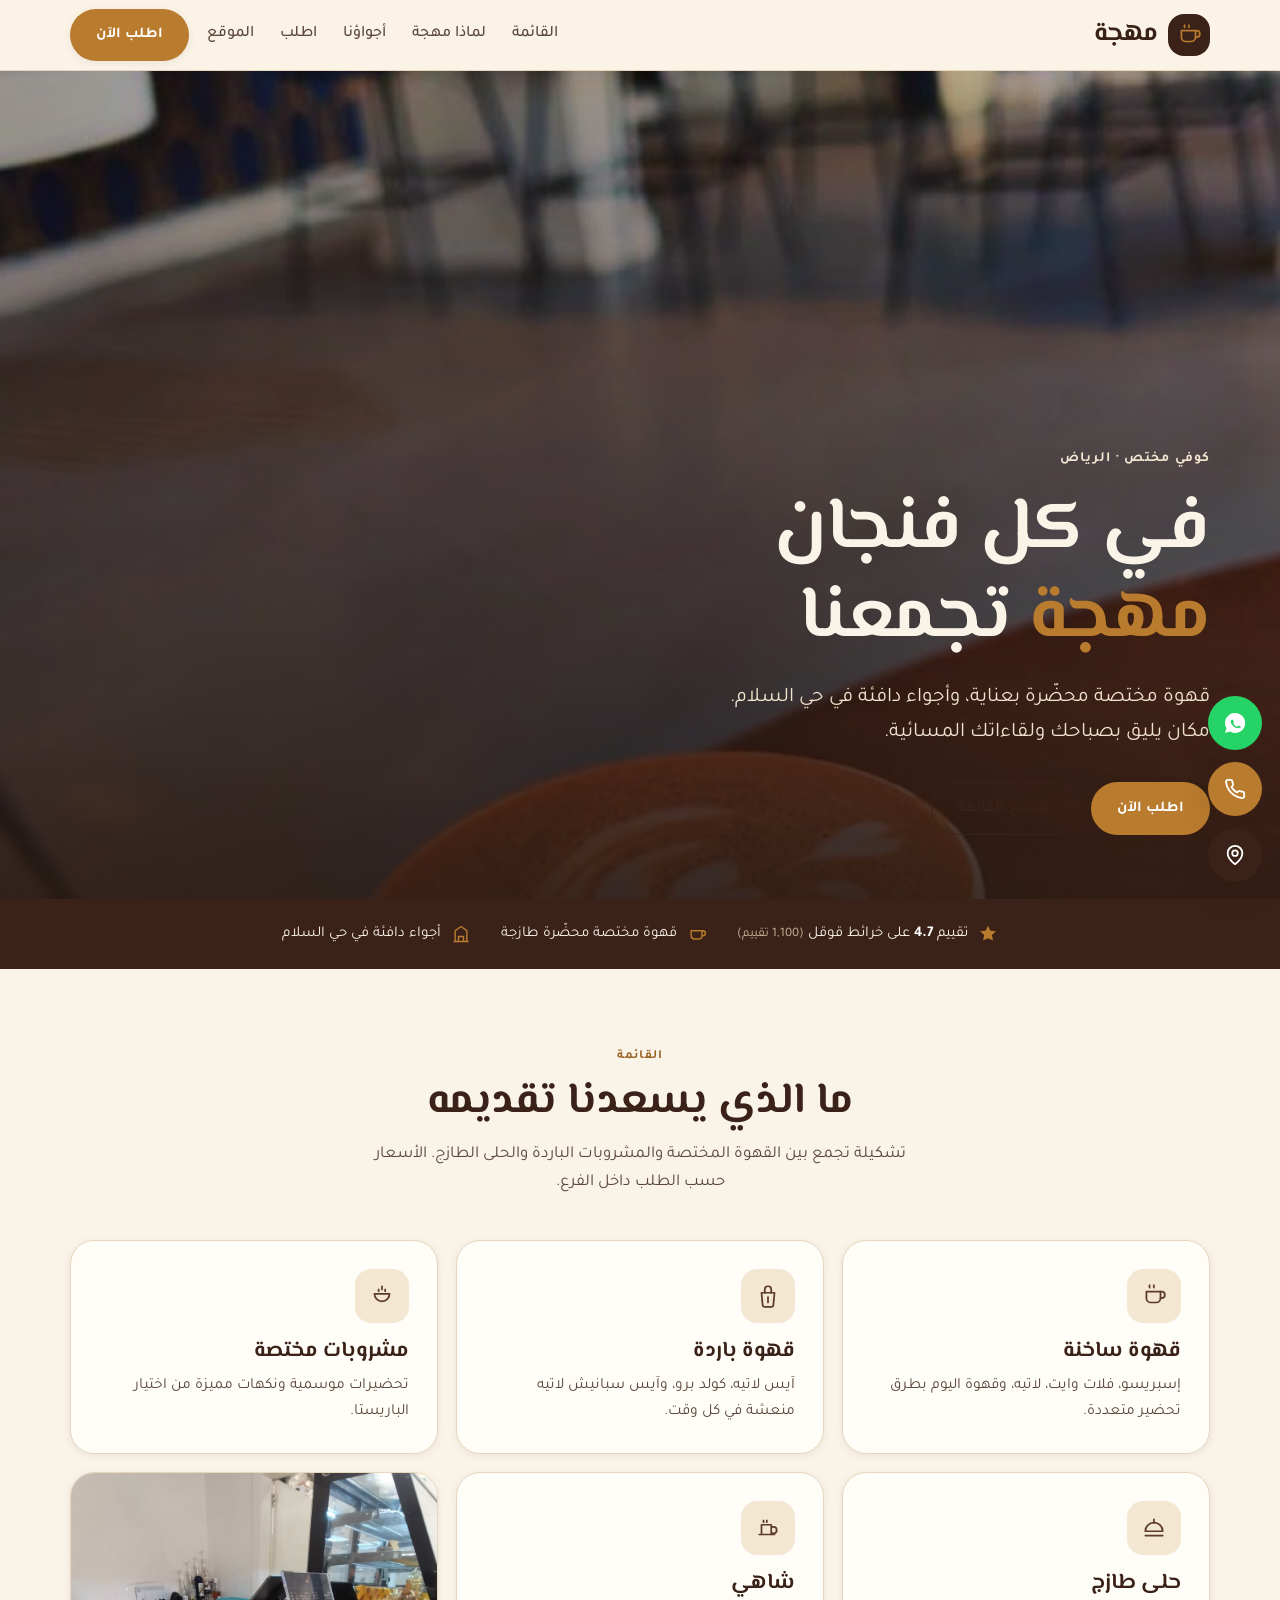
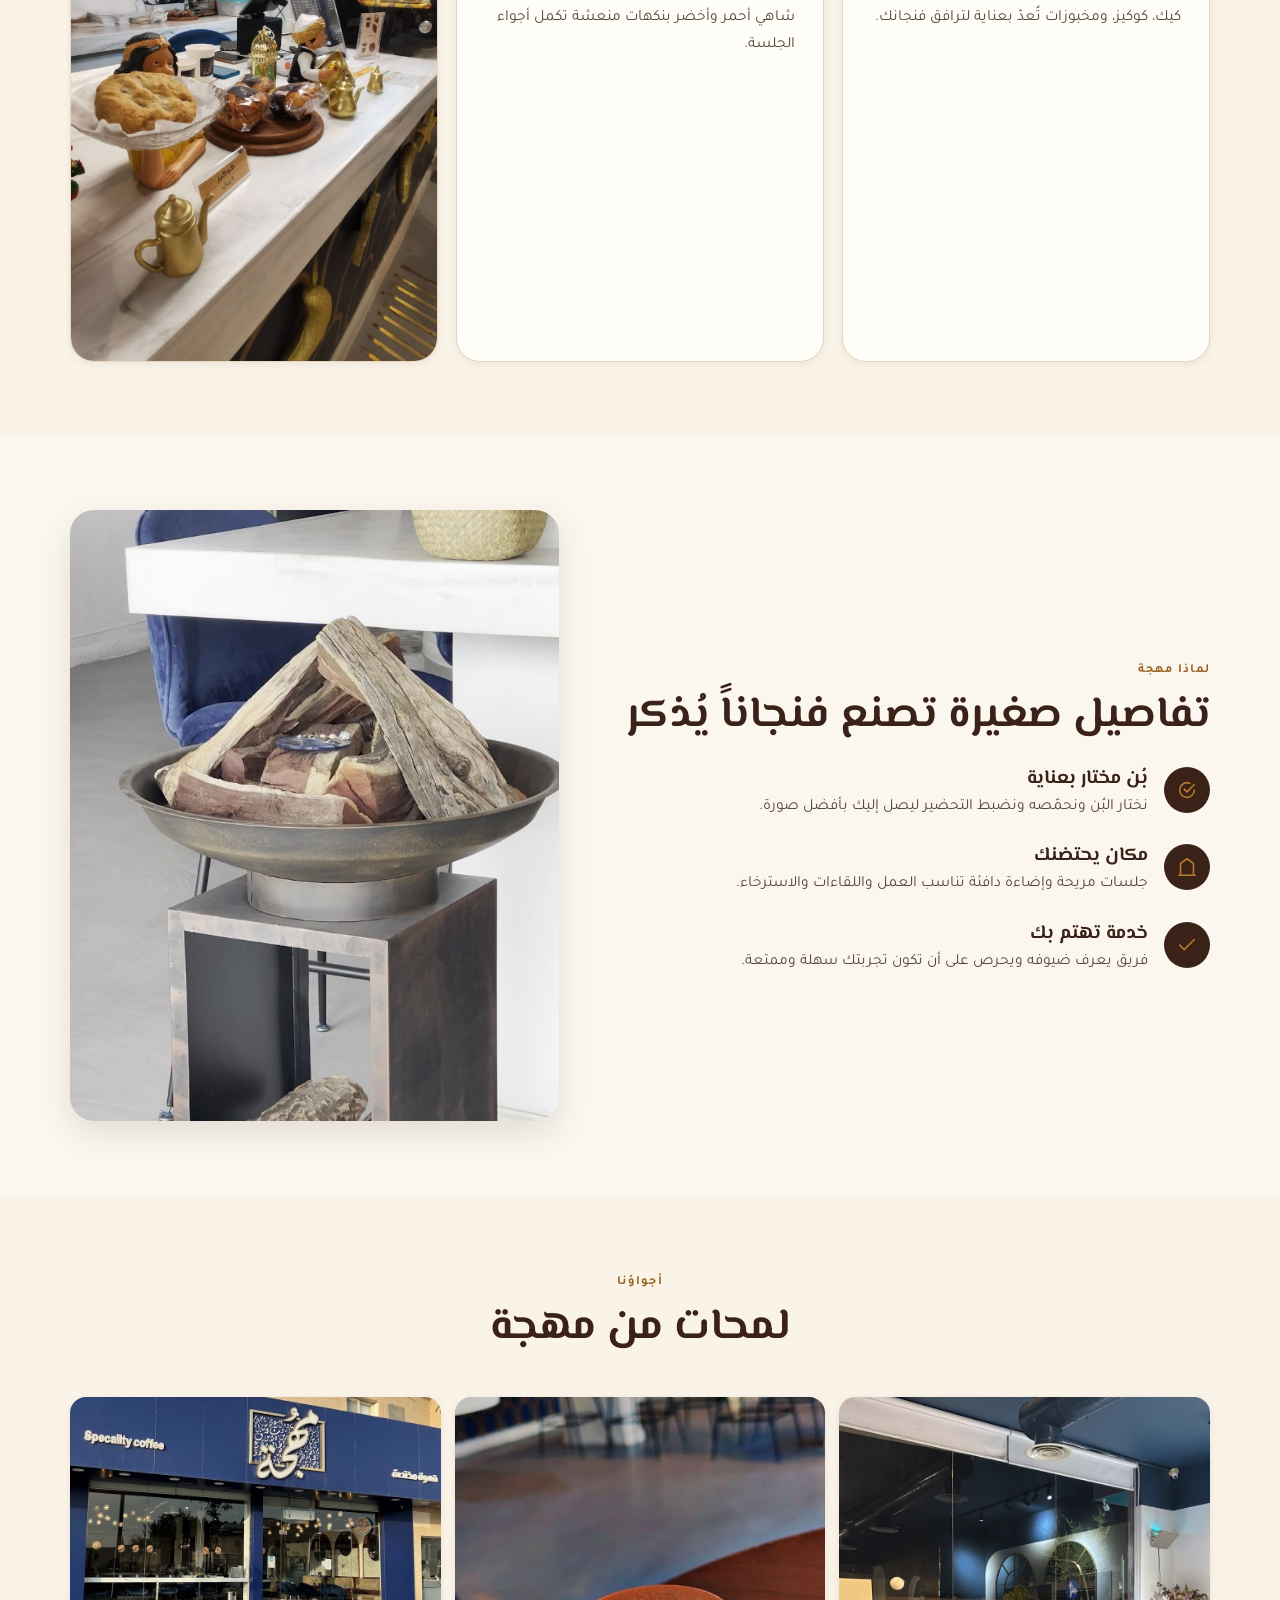
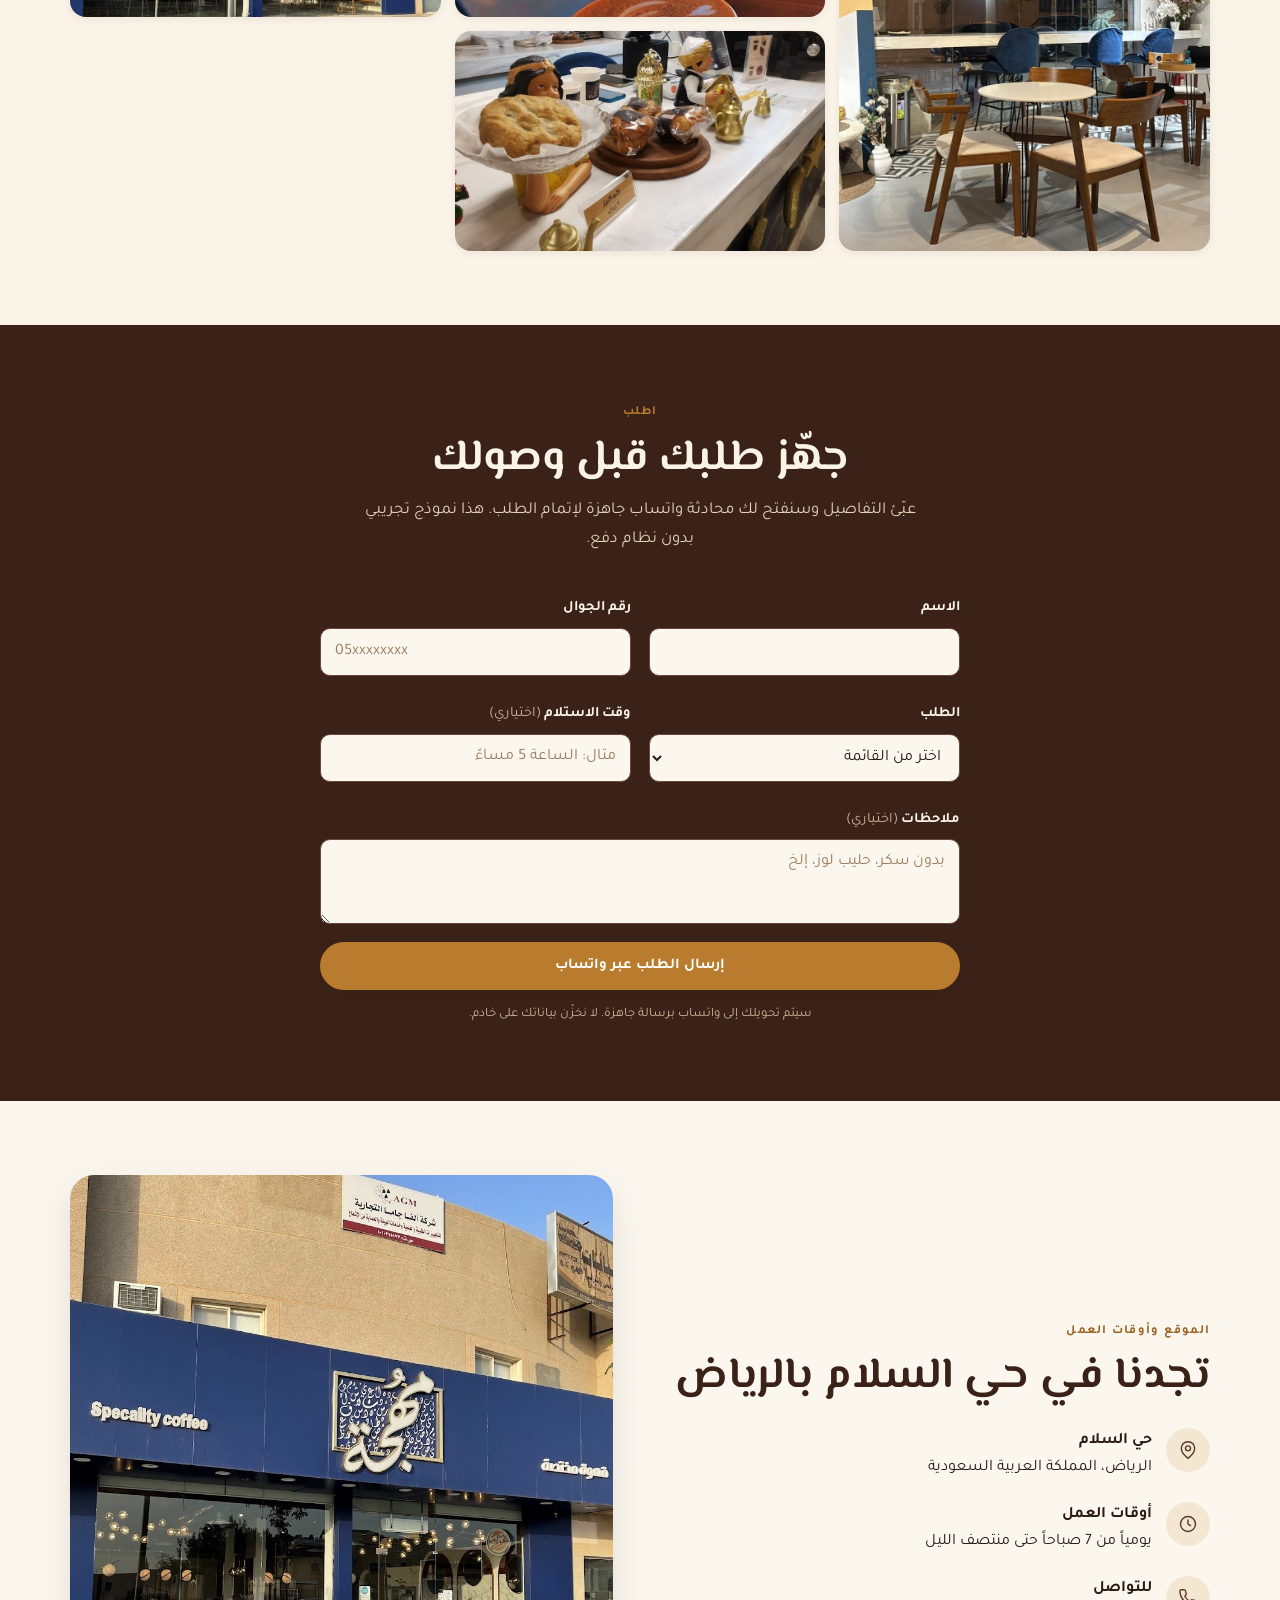
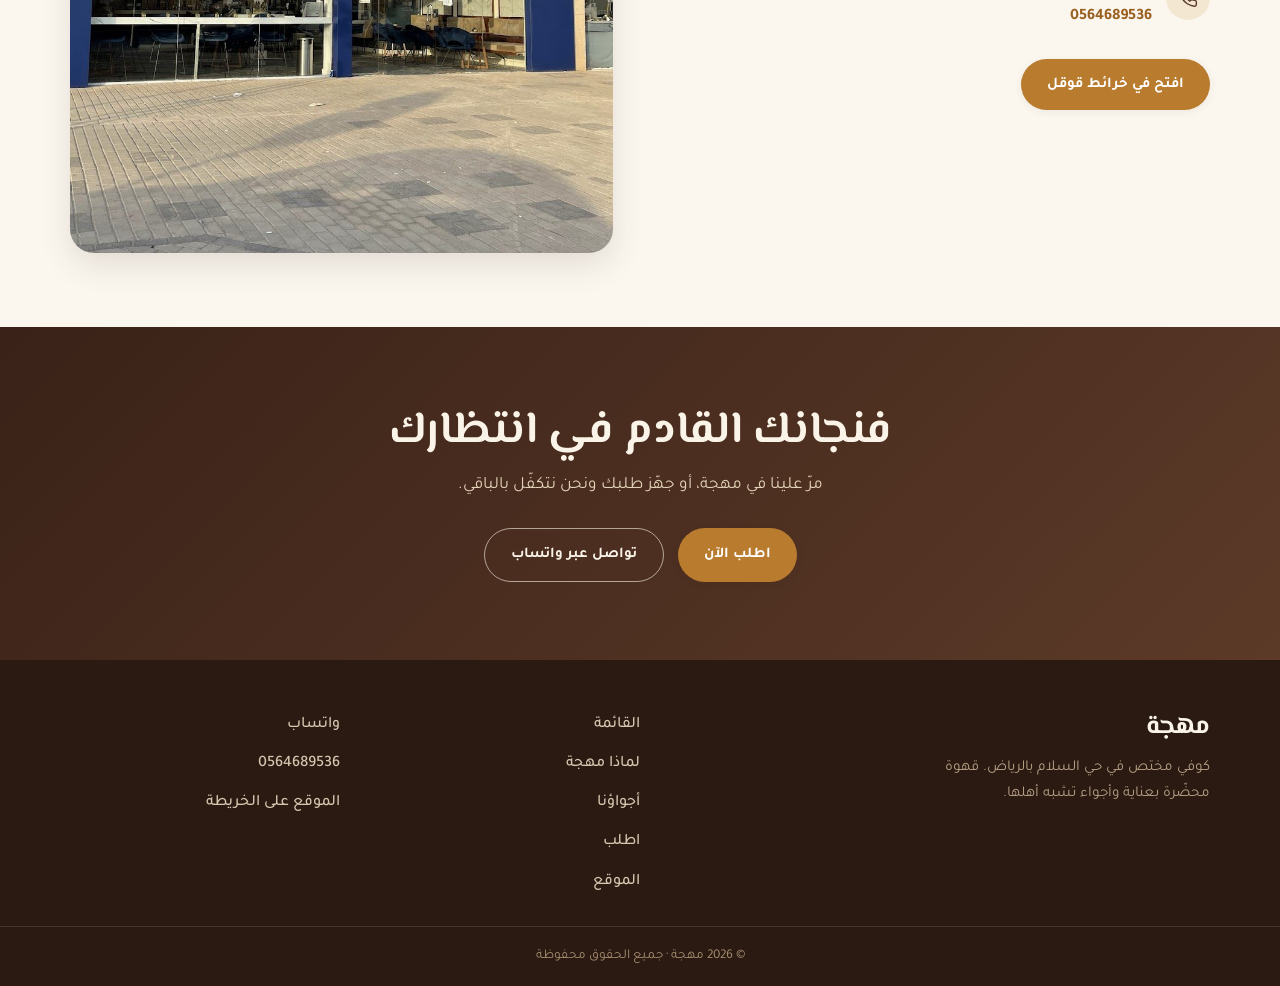
==== index.html @ d24bcca4 "Muhjah Cafe — Arabic RTL specialty coffee (Riyadh, real photos, design-skills) Co-Authored-By: Claud" ====
<!DOCTYPE html>
<html lang="ar" dir="rtl">
<head>
<meta charset="UTF-8" />
<meta name="viewport" content="width=device-width, initial-scale=1" />
<title>مهجة · كوفي مختص في الرياض</title>
<meta name="description" content="مهجة كوفي مختص في حي السلام بالرياض. قهوة مختصة محضّرة بعناية، أجواء دافئة، حلى طازج، وشاهي. تقييم 4.7 على خرائط قوقل." />
<meta name="theme-color" content="#3A2218" />

<!-- Open Graph -->
<meta property="og:title" content="مهجة · كوفي مختص في الرياض" />
<meta property="og:description" content="قهوة مختصة محضّرة بعناية وأجواء دافئة في حي السلام بالرياض. تقييم 4.7 على خرائط قوقل." />
<meta property="og:type" content="website" />
<meta property="og:locale" content="ar_SA" />
<meta property="og:url" content="https://az212z.github.io/muhjah-cafe/" />
  <meta property="og:image" content="https://az212z.github.io/muhjah-cafe/assets/img/mj-23932.jpg" />
<!-- Twitter -->
<meta name="twitter:card" content="summary_large_image" />
<meta name="twitter:title" content="مهجة · كوفي مختص في الرياض" />
<meta name="twitter:description" content="قهوة مختصة وأجواء دافئة في حي السلام بالرياض. تقييم 4.7 على خرائط قوقل." />
<meta name="twitter:image" content="https://az212z.github.io/muhjah-cafe/assets/img/mj-23932.jpg" />

<link rel="icon" href="favicon.svg" type="image/svg+xml" />
<link rel="preconnect" href="https://fonts.googleapis.com" />
<link rel="preconnect" href="https://fonts.gstatic.com" crossorigin />
<link href="https://fonts.googleapis.com/css2?family=El+Messiri:wght@500;600;700&family=Tajawal:wght@400;500;700&display=swap" rel="stylesheet" />
<link rel="stylesheet" href="assets/css/style.css" />

<script type="application/ld+json">
{
  "@context": "https://schema.org",
  "@type": "CafeOrCoffeeShop",
  "name": "مهجة",
  "alternateName": "Muhjah Cafe",
  "description": "كوفي مختص في حي السلام بالرياض، قهوة مختصة وأجواء دافئة.",
  "image": "https://az212z.github.io/muhjah-cafe/assets/img/mj-23932.jpg",
  "servesCuisine": "قهوة مختصة",
  "telephone": "+966564689536",
  "address": {
    "@type": "PostalAddress",
    "addressLocality": "الرياض",
    "addressRegion": "حي السلام",
    "addressCountry": "SA"
  },
  "aggregateRating": {
    "@type": "AggregateRating",
    "ratingValue": "4.7",
    "reviewCount": "1100"
  },
  "openingHoursSpecification": [{
    "@type": "OpeningHoursSpecification",
    "dayOfWeek": ["Saturday","Sunday","Monday","Tuesday","Wednesday","Thursday","Friday"],
    "opens": "07:00",
    "closes": "00:00"
  }]
}
</script>
</head>
<body>

<a class="skip-link" href="#main">تخطَّ إلى المحتوى</a>

<!-- HEADER -->
<header class="site-header" id="top">
  <div class="container header-inner">
    <a href="#top" class="brand" aria-label="مهجة، الصفحة الرئيسية">
      <span class="brand-mark" aria-hidden="true">
        <svg viewBox="0 0 24 24" width="26" height="26" fill="none" stroke="currentColor" stroke-width="1.6" stroke-linecap="round" stroke-linejoin="round">
          <path d="M18 8h1a3 3 0 0 1 0 6h-1" />
          <path d="M5 8h13v6a4 4 0 0 1-4 4H9a4 4 0 0 1-4-4Z" />
          <path d="M8 3c-.4.7-.4 1.3 0 2M12 3c-.4.7-.4 1.3 0 2" />
        </svg>
      </span>
      <span class="brand-name">مهجة</span>
    </a>

    <nav class="nav-desktop" aria-label="التنقل الرئيسي">
      <a href="#menu">القائمة</a>
      <a href="#why">لماذا مهجة</a>
      <a href="#gallery">أجواؤنا</a>
      <a href="#order">اطلب</a>
      <a href="#location">الموقع</a>
    </nav>

    <a href="#order" class="btn btn-primary header-cta">اطلب الآن</a>

    <button class="burger" id="burger" aria-label="فتح القائمة" aria-expanded="false" aria-controls="mobileMenu">
      <svg viewBox="0 0 24 24" width="26" height="26" fill="none" stroke="currentColor" stroke-width="2" stroke-linecap="round">
        <line x1="4" y1="7" x2="20" y2="7" /><line x1="4" y1="12" x2="20" y2="12" /><line x1="4" y1="17" x2="20" y2="17" />
      </svg>
    </button>
  </div>
</header>

<!-- FULL-SCREEN MOBILE MENU -->
<div class="mobile-menu" id="mobileMenu" role="dialog" aria-modal="true" aria-label="قائمة التنقل" hidden>
  <button class="menu-close" id="menuClose" aria-label="إغلاق القائمة">
    <svg viewBox="0 0 24 24" width="30" height="30" fill="none" stroke="currentColor" stroke-width="2" stroke-linecap="round">
      <line x1="6" y1="6" x2="18" y2="18" /><line x1="18" y1="6" x2="6" y2="18" />
    </svg>
  </button>
  <nav class="mobile-nav" aria-label="التنقل عبر الجوال">
    <a href="#menu">القائمة</a>
    <a href="#why">لماذا مهجة</a>
    <a href="#gallery">أجواؤنا</a>
    <a href="#order">اطلب</a>
    <a href="#location">الموقع</a>
  </nav>
  <a href="https://wa.me/966564689536" class="btn btn-primary menu-wa" target="_blank" rel="noopener">تواصل عبر واتساب</a>
</div>

<main id="main">

  <!-- HERO -->
  <section class="hero" aria-labelledby="hero-title">
    <div class="hero-media">
      <img src="assets/img/mj-23932.jpg" width="1600" height="2000" fetchpriority="high" decoding="async" alt="فنجان قهوة مختصة بنقشة لاتيه على طاولة خشبية داخل مهجة" />
      <div class="hero-scrim" aria-hidden="true"></div>
    </div>
    <div class="container hero-content">
      <p class="hero-eyebrow reveal">كوفي مختص · الرياض</p>
      <h1 id="hero-title" class="reveal">في كل فنجان<br /><span class="accent">مهجة</span> تجمعنا</h1>
      <p class="hero-sub reveal">قهوة مختصة محضّرة بعناية، وأجواء دافئة في حي السلام. مكان يليق بصباحك ولقاءاتك المسائية.</p>
      <div class="hero-cta reveal">
        <a href="#order" class="btn btn-primary">اطلب الآن</a>
        <a href="#menu" class="btn btn-ghost">تصفّح القائمة</a>
      </div>
    </div>
  </section>

  <!-- TRUST BAR -->
  <section class="trust" aria-label="مؤشرات الثقة">
    <div class="container trust-inner">
      <div class="trust-chip">
        <svg viewBox="0 0 24 24" width="20" height="20" fill="currentColor" aria-hidden="true"><path d="m12 2 2.9 6.2 6.8.6-5.1 4.5 1.5 6.6L12 17l-6 2.9 1.5-6.6L2.4 8.8l6.8-.6Z"/></svg>
        <span>تقييم <strong>4.7</strong> على خرائط قوقل <span class="muted">(1,100 تقييم)</span></span>
      </div>
      <div class="trust-chip">
        <svg viewBox="0 0 24 24" width="20" height="20" fill="none" stroke="currentColor" stroke-width="1.7" aria-hidden="true"><path d="M18 8h1a3 3 0 0 1 0 6h-1"/><path d="M5 8h13v6a4 4 0 0 1-4 4H9a4 4 0 0 1-4-4Z"/></svg>
        <span>قهوة مختصة محضّرة طازجة</span>
      </div>
      <div class="trust-chip">
        <svg viewBox="0 0 24 24" width="20" height="20" fill="none" stroke="currentColor" stroke-width="1.7" aria-hidden="true"><path d="M3 21h18M5 21V8l7-5 7 5v13M9 21v-6h6v6"/></svg>
        <span>أجواء دافئة في حي السلام</span>
      </div>
    </div>
  </section>

  <!-- MENU -->
  <section class="section menu" id="menu" aria-labelledby="menu-title">
    <div class="container">
      <header class="section-head reveal">
        <p class="eyebrow">القائمة</p>
        <h2 id="menu-title">ما الذي يسعدنا تقديمه</h2>
        <p class="section-lead">تشكيلة تجمع بين القهوة المختصة والمشروبات الباردة والحلى الطازج. الأسعار حسب الطلب داخل الفرع.</p>
      </header>

      <div class="menu-grid">
        <article class="menu-card reveal">
          <span class="menu-ico" aria-hidden="true">
            <svg viewBox="0 0 24 24" width="26" height="26" fill="none" stroke="currentColor" stroke-width="1.6" stroke-linecap="round" stroke-linejoin="round"><path d="M18 8h1a3 3 0 0 1 0 6h-1"/><path d="M5 8h13v6a4 4 0 0 1-4 4H9a4 4 0 0 1-4-4Z"/><path d="M8 2c-.5.8-.5 1.5 0 2.3M12 2c-.5.8-.5 1.5 0 2.3"/></svg>
          </span>
          <h3>قهوة ساخنة</h3>
          <p>إسبريسو، فلات وايت، لاتيه، وقهوة اليوم بطرق تحضير متعددة.</p>
        </article>

        <article class="menu-card reveal">
          <span class="menu-ico" aria-hidden="true">
            <svg viewBox="0 0 24 24" width="26" height="26" fill="none" stroke="currentColor" stroke-width="1.6" stroke-linecap="round" stroke-linejoin="round"><path d="M6 9h12l-1 11a2 2 0 0 1-2 2H9a2 2 0 0 1-2-2Z"/><path d="M9 9V6a3 3 0 0 1 6 0v3"/><line x1="12" y1="13" x2="12" y2="18"/></svg>
          </span>
          <h3>قهوة باردة</h3>
          <p>آيس لاتيه، كولد برو، وآيس سبانيش لاتيه منعشة في كل وقت.</p>
        </article>

        <article class="menu-card reveal">
          <span class="menu-ico" aria-hidden="true">
            <svg viewBox="0 0 24 24" width="26" height="26" fill="none" stroke="currentColor" stroke-width="1.6" stroke-linecap="round" stroke-linejoin="round"><path d="M12 3v3M5 10h14a0 0 0 0 1 0 0 7 7 0 0 1-7 7 7 7 0 0 1-7-7 0 0 0 0 1 0 0Z"/><path d="M9 6c-.4.6-.4 1 0 1.6M15 6c-.4.6-.4 1 0 1.6"/></svg>
          </span>
          <h3>مشروبات مختصة</h3>
          <p>تحضيرات موسمية ونكهات مميزة من اختيار الباريستا.</p>
        </article>

        <article class="menu-card reveal">
          <span class="menu-ico" aria-hidden="true">
            <svg viewBox="0 0 24 24" width="26" height="26" fill="none" stroke="currentColor" stroke-width="1.6" stroke-linecap="round" stroke-linejoin="round"><path d="M4 15a8 8 0 0 1 16 0Z"/><line x1="4" y1="19" x2="20" y2="19"/><path d="M12 7V4"/></svg>
          </span>
          <h3>حلى طازج</h3>
          <p>كيك، كوكيز، ومخبوزات تُعدّ بعناية لترافق فنجانك.</p>
        </article>

        <article class="menu-card reveal">
          <span class="menu-ico" aria-hidden="true">
            <svg viewBox="0 0 24 24" width="26" height="26" fill="none" stroke="currentColor" stroke-width="1.6" stroke-linecap="round" stroke-linejoin="round"><path d="M4 18h14M6 18V9h9v9M15 11h2a3 3 0 0 1 0 6h-2"/><path d="M8 5c-.4.6-.4 1 0 1.6M11 5c-.4.6-.4 1 0 1.6"/></svg>
          </span>
          <h3>شاهي</h3>
          <p>شاهي أحمر وأخضر بنكهات منعشة تكمل أجواء الجلسة.</p>
        </article>

        <article class="menu-card menu-card--photo reveal">
          <img src="assets/img/mj-12202.jpg" width="900" height="1200" loading="lazy" decoding="async" alt="ركن التقديم في مهجة مع كوكيز وأدوات تقديم ذهبية" />
        </article>
      </div>
    </div>
  </section>

  <!-- WHY US -->
  <section class="section why" id="why" aria-labelledby="why-title">
    <div class="container why-inner">
      <div class="why-text reveal">
        <p class="eyebrow">لماذا مهجة</p>
        <h2 id="why-title">تفاصيل صغيرة تصنع فنجاناً يُذكر</h2>
        <ul class="why-list">
          <li>
            <span class="why-ico" aria-hidden="true"><svg viewBox="0 0 24 24" width="22" height="22" fill="none" stroke="currentColor" stroke-width="1.7" stroke-linecap="round" stroke-linejoin="round"><path d="m9 11 3 3 8-8"/><path d="M20 12a8 8 0 1 1-5-7.4"/></svg></span>
            <div><h3>بُن مختار بعناية</h3><p>نختار البُن ونحمّصه ونضبط التحضير ليصل إليك بأفضل صورة.</p></div>
          </li>
          <li>
            <span class="why-ico" aria-hidden="true"><svg viewBox="0 0 24 24" width="22" height="22" fill="none" stroke="currentColor" stroke-width="1.7" stroke-linecap="round" stroke-linejoin="round"><path d="M3 21h18M5 21V8l7-5 7 5v13"/></svg></span>
            <div><h3>مكان يحتضنك</h3><p>جلسات مريحة وإضاءة دافئة تناسب العمل واللقاءات والاسترخاء.</p></div>
          </li>
          <li>
            <span class="why-ico" aria-hidden="true"><svg viewBox="0 0 24 24" width="22" height="22" fill="none" stroke="currentColor" stroke-width="1.7" stroke-linecap="round" stroke-linejoin="round"><path d="M20 6 9 17l-5-5"/></svg></span>
            <div><h3>خدمة تهتم بك</h3><p>فريق يعرف ضيوفه ويحرص على أن تكون تجربتك سهلة وممتعة.</p></div>
          </li>
        </ul>
      </div>
      <div class="why-media reveal">
        <img src="assets/img/mj-32387.jpg" width="900" height="1200" loading="lazy" decoding="async" alt="ركن تزييني خشبي وكرسي مخملي يعكس دفء أجواء مهجة" />
      </div>
    </div>
  </section>

  <!-- GALLERY -->
  <section class="section gallery" id="gallery" aria-labelledby="gallery-title">
    <div class="container">
      <header class="section-head reveal">
        <p class="eyebrow">أجواؤنا</p>
        <h2 id="gallery-title">لمحات من مهجة</h2>
      </header>
      <div class="gallery-grid">
        <button class="g-item g-tall reveal" data-full="assets/img/mj-21740.jpg" aria-label="تكبير صورة الجلسات الداخلية">
          <img src="assets/img/mj-21740.jpg" width="900" height="1200" loading="lazy" decoding="async" alt="جلسات داخلية بكراسي خشبية ونوافذ مقوّسة في مهجة" />
        </button>
        <button class="g-item reveal" data-full="assets/img/mj-23932.jpg" aria-label="تكبير صورة فنجان القهوة المختصة">
          <img src="assets/img/mj-23932.jpg" width="900" height="1200" loading="lazy" decoding="async" alt="فنجان قهوة مختصة بنقشة لاتيه على طاولة خشبية" />
        </button>
        <button class="g-item reveal" data-full="assets/img/mj-30661.jpg" aria-label="تكبير صورة واجهة المقهى">
          <img src="assets/img/mj-30661.jpg" width="900" height="1200" loading="lazy" decoding="async" alt="واجهة مهجة الخارجية مع لوحة الاسم في حي السلام" />
        </button>
        <button class="g-item reveal" data-full="assets/img/mj-12202.jpg" aria-label="تكبير صورة ركن التقديم">
          <img src="assets/img/mj-12202.jpg" width="900" height="1200" loading="lazy" decoding="async" alt="ركن التقديم مع الكوكيز وأدوات التقديم الذهبية" />
        </button>
      </div>
    </div>
  </section>

  <!-- ORDER FORM -->
  <section class="section order" id="order" aria-labelledby="order-title">
    <div class="container order-inner">
      <header class="section-head reveal">
        <p class="eyebrow">اطلب</p>
        <h2 id="order-title">جهّز طلبك قبل وصولك</h2>
        <p class="section-lead">عبّئ التفاصيل وسنفتح لك محادثة واتساب جاهزة لإتمام الطلب. هذا نموذج تجريبي بدون نظام دفع.</p>
      </header>

      <form class="order-form reveal" id="orderForm" novalidate>
        <div class="field">
          <label for="name">الاسم</label>
          <input type="text" id="name" name="name" autocomplete="name" required />
          <p class="error" data-for="name"></p>
        </div>
        <div class="field">
          <label for="phone">رقم الجوال</label>
          <input type="tel" id="phone" name="phone" inputmode="tel" autocomplete="tel" placeholder="05xxxxxxxx" required />
          <p class="error" data-for="phone"></p>
        </div>
        <div class="field">
          <label for="item">الطلب</label>
          <select id="item" name="item" required>
            <option value="" disabled selected>اختر من القائمة</option>
            <option>قهوة ساخنة</option>
            <option>قهوة باردة</option>
            <option>مشروبات مختصة</option>
            <option>حلى طازج</option>
            <option>شاهي</option>
          </select>
          <p class="error" data-for="item"></p>
        </div>
        <div class="field">
          <label for="time">وقت الاستلام <span class="muted">(اختياري)</span></label>
          <input type="text" id="time" name="time" placeholder="مثال: الساعة 5 مساءً" autocomplete="off" />
        </div>
        <div class="field field-full">
          <label for="notes">ملاحظات <span class="muted">(اختياري)</span></label>
          <textarea id="notes" name="notes" rows="3" placeholder="بدون سكر، حليب لوز، إلخ"></textarea>
        </div>
        <button type="submit" class="btn btn-primary btn-block" id="orderSubmit">
          <span class="btn-label">إرسال الطلب عبر واتساب</span>
        </button>
        <p class="form-note">سيتم تحويلك إلى واتساب برسالة جاهزة. لا نخزّن بياناتك على خادم.</p>
      </form>
    </div>
  </section>

  <!-- LOCATION -->
  <section class="section location" id="location" aria-labelledby="location-title">
    <div class="container location-inner">
      <div class="loc-text reveal">
        <p class="eyebrow">الموقع وأوقات العمل</p>
        <h2 id="location-title">تجدنا في حي السلام بالرياض</h2>
        <ul class="loc-list">
          <li>
            <span class="loc-ico" aria-hidden="true"><svg viewBox="0 0 24 24" width="20" height="20" fill="none" stroke="currentColor" stroke-width="1.7" stroke-linecap="round" stroke-linejoin="round"><path d="M20 10c0 6-8 12-8 12s-8-6-8-12a8 8 0 0 1 16 0Z"/><circle cx="12" cy="10" r="3"/></svg></span>
            <div><strong>حي السلام</strong><br />الرياض، المملكة العربية السعودية</div>
          </li>
          <li>
            <span class="loc-ico" aria-hidden="true"><svg viewBox="0 0 24 24" width="20" height="20" fill="none" stroke="currentColor" stroke-width="1.7" stroke-linecap="round" stroke-linejoin="round"><circle cx="12" cy="12" r="9"/><path d="M12 7v5l3 2"/></svg></span>
            <div><strong>أوقات العمل</strong><br />يومياً من 7 صباحاً حتى منتصف الليل</div>
          </li>
          <li>
            <span class="loc-ico" aria-hidden="true"><svg viewBox="0 0 24 24" width="20" height="20" fill="none" stroke="currentColor" stroke-width="1.7" stroke-linecap="round" stroke-linejoin="round"><path d="M22 16.9v3a2 2 0 0 1-2.2 2 19.8 19.8 0 0 1-8.6-3 19.5 19.5 0 0 1-6-6 19.8 19.8 0 0 1-3-8.6A2 2 0 0 1 4.1 2h3a2 2 0 0 1 2 1.7c.1 1 .4 1.9.7 2.8a2 2 0 0 1-.5 2.1L8.1 9.9a16 16 0 0 0 6 6l1.3-1.2a2 2 0 0 1 2.1-.5c.9.3 1.8.6 2.8.7a2 2 0 0 1 1.7 2Z"/></svg></span>
            <div><strong>للتواصل</strong><br /><a href="tel:0564689536" dir="ltr">0564689536</a></div>
          </li>
        </ul>
        <div class="loc-cta">
          <a href="https://www.google.com/maps/search/?api=1&query=Muhjah%20Cafe%20Riyadh" class="btn btn-primary" target="_blank" rel="noopener">افتح في خرائط قوقل</a>
        </div>
      </div>
      <div class="loc-media reveal">
        <img src="assets/img/mj-30661.jpg" width="900" height="1200" loading="lazy" decoding="async" alt="واجهة مهجة الخارجية في حي السلام بالرياض" />
      </div>
    </div>
  </section>

  <!-- FINAL CTA -->
  <section class="final-cta" aria-labelledby="final-title">
    <div class="container final-inner reveal">
      <h2 id="final-title">فنجانك القادم في انتظارك</h2>
      <p>مرّ علينا في مهجة، أو جهّز طلبك ونحن نتكفّل بالباقي.</p>
      <div class="final-buttons">
        <a href="#order" class="btn btn-primary">اطلب الآن</a>
        <a href="https://wa.me/966564689536" class="btn btn-ghost-light" target="_blank" rel="noopener">تواصل عبر واتساب</a>
      </div>
    </div>
  </section>

</main>

<!-- FOOTER -->
<footer class="site-footer">
  <div class="container footer-inner">
    <div class="footer-brand">
      <span class="brand-name">مهجة</span>
      <p>كوفي مختص في حي السلام بالرياض. قهوة محضّرة بعناية وأجواء تشبه أهلها.</p>
    </div>
    <nav class="footer-links" aria-label="روابط سريعة">
      <a href="#menu">القائمة</a>
      <a href="#why">لماذا مهجة</a>
      <a href="#gallery">أجواؤنا</a>
      <a href="#order">اطلب</a>
      <a href="#location">الموقع</a>
    </nav>
    <div class="footer-contact">
      <a href="https://wa.me/966564689536" target="_blank" rel="noopener">واتساب</a>
      <a href="tel:0564689536" dir="ltr">0564689536</a>
      <a href="https://www.google.com/maps/search/?api=1&query=Muhjah%20Cafe%20Riyadh" target="_blank" rel="noopener">الموقع على الخريطة</a>
    </div>
  </div>
  <div class="footer-bottom">
    <p>© 2026 مهجة · جميع الحقوق محفوظة</p>
  </div>
</footer>

<!-- FLOATING FABS -->
<div class="fabs" aria-label="إجراءات سريعة">
  <a href="https://wa.me/966564689536" class="fab fab-wa" target="_blank" rel="noopener" aria-label="تواصل عبر واتساب">
    <svg viewBox="0 0 24 24" width="24" height="24" fill="currentColor" aria-hidden="true"><path d="M12 2a10 10 0 0 0-8.5 15.2L2 22l4.9-1.5A10 10 0 1 0 12 2Zm5.3 14c-.2.6-1.3 1.2-1.8 1.2-.5.1-1 .2-3.2-.7s-3.6-3.2-3.7-3.4c-.1-.2-.9-1.2-.9-2.3s.6-1.6.8-1.8c.2-.2.4-.3.6-.3h.4c.2 0 .4 0 .6.5l.7 1.7c.1.2.1.3 0 .5l-.4.5c-.1.2-.3.3-.1.6.2.3.7 1.2 1.6 1.9 1.1.9 1.9 1.2 2.2 1.3.2.1.4 0 .5-.1l.7-.8c.2-.2.3-.2.6-.1l1.7.8c.2.1.4.2.4.3.1.2.1.7 0 1Z"/></svg>
  </a>
  <a href="tel:0564689536" class="fab fab-call" aria-label="اتصال هاتفي">
    <svg viewBox="0 0 24 24" width="22" height="22" fill="none" stroke="currentColor" stroke-width="2" stroke-linecap="round" stroke-linejoin="round" aria-hidden="true"><path d="M22 16.9v3a2 2 0 0 1-2.2 2 19.8 19.8 0 0 1-8.6-3 19.5 19.5 0 0 1-6-6 19.8 19.8 0 0 1-3-8.6A2 2 0 0 1 4.1 2h3a2 2 0 0 1 2 1.7c.1 1 .4 1.9.7 2.8a2 2 0 0 1-.5 2.1L8.1 9.9a16 16 0 0 0 6 6l1.3-1.2a2 2 0 0 1 2.1-.5c.9.3 1.8.6 2.8.7a2 2 0 0 1 1.7 2Z"/></svg>
  </a>
  <a href="https://www.google.com/maps/search/?api=1&query=Muhjah%20Cafe%20Riyadh" class="fab fab-map" target="_blank" rel="noopener" aria-label="الموقع على خرائط قوقل">
    <svg viewBox="0 0 24 24" width="22" height="22" fill="none" stroke="currentColor" stroke-width="2" stroke-linecap="round" stroke-linejoin="round" aria-hidden="true"><path d="M20 10c0 6-8 12-8 12s-8-6-8-12a8 8 0 0 1 16 0Z"/><circle cx="12" cy="10" r="3"/></svg>
  </a>
</div>

<!-- LIGHTBOX -->
<div class="lightbox" id="lightbox" role="dialog" aria-modal="true" aria-label="عرض الصورة" hidden>
  <button class="lightbox-close" id="lightboxClose" aria-label="إغلاق الصورة">
    <svg viewBox="0 0 24 24" width="28" height="28" fill="none" stroke="currentColor" stroke-width="2" stroke-linecap="round"><line x1="6" y1="6" x2="18" y2="18"/><line x1="18" y1="6" x2="6" y2="18"/></svg>
  </button>
  <img id="lightboxImg" src="" alt="" />
</div>

<!-- TOAST -->
<div class="toast" id="toast" role="status" aria-live="polite" hidden></div>

<script src="assets/js/main.js" defer></script>
</body>
</html>
---- assets/css/style.css ----
/* ===== Muhjah Cafe — warm soulful specialty coffee ===== */
:root{
  --espresso:#3A2218;      /* rich espresso brown — primary ink */
  --espresso-2:#4E2F20;
  --bark:#5C3A28;
  --honey:#B97B2E;         /* warm amber/honey accent (locked) */
  --honey-deep:#9A6020;
  --cream:#FAF3E7;         /* cream background */
  --cream-2:#F3E7D2;
  --cream-soft:#FBF7EF;
  --paper:#FFFDF8;
  --ink:#2A1A12;
  --ink-soft:#5A463A;      /* meets 4.5:1 on cream */
  --line:#E7D7BD;
  --white:#ffffff;

  --r-sm:10px; --r-md:16px; --r-lg:24px; --r-pill:999px;
  --sh-sm:0 2px 8px rgba(58,34,24,.07);
  --sh-md:0 12px 32px rgba(58,34,24,.12);
  --sh-lg:0 24px 60px rgba(58,34,24,.18);
  --ease:cubic-bezier(.23,1,.32,1);
  --maxw:1180px;
}

*{box-sizing:border-box;margin:0;padding:0}
html{scroll-behavior:smooth}
@media (prefers-reduced-motion:reduce){html{scroll-behavior:auto}}

body{
  font-family:"Tajawal",system-ui,sans-serif;
  background:var(--cream);
  color:var(--ink);
  line-height:1.7;
  font-size:16px;
  -webkit-font-smoothing:antialiased;
  overflow-x:hidden;
}
h1,h2,h3,.brand-name{font-family:"El Messiri",serif;line-height:1.2;color:var(--espresso)}
img{display:block;max-width:100%;height:auto}
a{color:inherit;text-decoration:none}

.container{width:100%;max-width:var(--maxw);margin-inline:auto;padding-inline:20px}

/* focus */
:focus-visible{outline:3px solid var(--honey);outline-offset:3px;border-radius:6px}

.skip-link{position:absolute;right:-999px;top:8px;z-index:1000;background:var(--espresso);color:var(--cream);padding:10px 16px;border-radius:var(--r-sm)}
.skip-link:focus{right:12px}

/* ===== Buttons ===== */
.btn{
  display:inline-flex;align-items:center;justify-content:center;gap:8px;
  font-family:"Tajawal",sans-serif;font-weight:700;font-size:15px;
  padding:13px 26px;border-radius:var(--r-pill);border:none;cursor:pointer;
  min-height:48px;transition:transform .16s var(--ease),background .2s var(--ease),box-shadow .2s var(--ease);
  white-space:nowrap;
}
.btn:active{transform:scale(.97)}
.btn-primary{background:var(--honey);color:#fff;box-shadow:var(--sh-sm)}
.btn-primary:hover{background:var(--honey-deep);box-shadow:var(--sh-md)}
.btn-ghost{background:transparent;color:var(--espresso);border:1.5px solid var(--espresso)}
.btn-ghost:hover{background:var(--espresso);color:var(--cream)}
.btn-ghost-light{background:transparent;color:var(--cream);border:1.5px solid rgba(250,243,231,.6)}
.btn-ghost-light:hover{background:var(--cream);color:var(--espresso)}
.btn-block{width:100%}

/* ===== Header ===== */
.site-header{
  position:sticky;top:0;z-index:100;
  background:rgba(250,243,231,.86);backdrop-filter:saturate(150%) blur(12px);
  border-bottom:1px solid var(--line);
}
.header-inner{display:flex;align-items:center;gap:18px;height:70px}
.brand{display:flex;align-items:center;gap:10px;color:var(--espresso)}
.brand-mark{display:grid;place-items:center;width:42px;height:42px;border-radius:var(--r-md);background:var(--espresso);color:var(--honey)}
.brand-name{font-size:26px;font-weight:700}
.nav-desktop{display:none;margin-inline-start:auto;gap:26px}
.nav-desktop a{font-weight:500;color:var(--ink-soft);position:relative;padding:6px 0}
.nav-desktop a:hover{color:var(--espresso)}
.nav-desktop a::after{content:"";position:absolute;inset-inline:0;bottom:-2px;height:2px;background:var(--honey);transform:scaleX(0);transform-origin:right;transition:transform .25s var(--ease)}
.nav-desktop a:hover::after{transform:scaleX(1)}
.header-cta{display:none}
.burger{margin-inline-start:auto;display:grid;place-items:center;width:48px;height:48px;border:none;background:transparent;color:var(--espresso);cursor:pointer;border-radius:var(--r-sm)}

@media(min-width:900px){
  .nav-desktop{display:flex}
  .header-cta{display:inline-flex}
  .burger{display:none}
}

/* ===== Full-screen mobile menu ===== */
.mobile-menu{
  position:fixed;inset:0;z-index:200;
  width:100vw;height:100dvh;
  background:var(--espresso);
  display:flex;flex-direction:column;align-items:center;justify-content:center;gap:8px;
  opacity:0;transition:opacity .3s var(--ease);
}
.mobile-menu[hidden]{display:none}
.mobile-menu.open{opacity:1}
.menu-close{position:absolute;top:22px;left:22px;width:52px;height:52px;display:grid;place-items:center;background:rgba(250,243,231,.1);border:none;color:var(--cream);border-radius:var(--r-pill);cursor:pointer}
.mobile-nav{display:flex;flex-direction:column;align-items:center;gap:6px;margin-bottom:26px}
.mobile-nav a{font-family:"El Messiri",serif;font-size:30px;font-weight:600;color:var(--cream);padding:10px 18px}
.mobile-nav a:hover{color:var(--honey)}
.menu-wa{min-width:240px}

/* ===== Hero ===== */
.hero{position:relative;min-height:92dvh;display:flex;align-items:flex-end;padding-bottom:64px;overflow:hidden}
.hero-media{position:absolute;inset:0;z-index:0}
.hero-media img{width:100%;height:100%;object-fit:cover;object-position:center}
.hero-scrim{position:absolute;inset:0;background:linear-gradient(180deg,rgba(42,26,18,.25) 0%,rgba(42,26,18,.55) 55%,rgba(42,26,18,.88) 100%)}
.hero-content{position:relative;z-index:1;color:var(--cream)}
.hero-eyebrow{font-weight:700;letter-spacing:.08em;color:var(--cream-2);font-size:14px;margin-bottom:14px}
.hero h1{color:var(--cream);font-size:clamp(2.6rem,8vw,4.6rem);font-weight:700;margin-bottom:18px}
.hero h1 .accent{color:var(--honey)}
.hero-sub{font-size:clamp(1.05rem,2.6vw,1.3rem);max-width:46ch;color:#F1E4CE;margin-bottom:30px}
.hero-cta{display:flex;flex-wrap:wrap;gap:14px}

/* ===== Trust bar ===== */
.trust{background:var(--espresso);color:var(--cream)}
.trust-inner{display:flex;flex-wrap:wrap;gap:14px 30px;padding:22px 20px;align-items:center;justify-content:center}
.trust-chip{display:flex;align-items:center;gap:10px;font-size:15px}
.trust-chip svg{color:var(--honey);flex:none}
.trust-chip strong{color:var(--white)}
.trust-chip .muted{color:#C9B79A;font-size:13px}

/* ===== Sections ===== */
.section{padding:74px 0}
.section-head{max-width:62ch;margin-bottom:42px}
.section-head.section-head{text-align:center;margin-inline:auto}
.eyebrow{display:inline-block;font-weight:700;letter-spacing:.1em;text-transform:uppercase;font-size:12.5px;color:var(--honey-deep);margin-bottom:10px}
.section h2{font-size:clamp(1.8rem,4.5vw,2.7rem);font-weight:700}
.section-lead{color:var(--ink-soft);margin-top:12px;font-size:1.05rem}

/* ===== Menu ===== */
.menu{background:var(--cream)}
.menu-grid{display:grid;grid-template-columns:1fr;gap:18px}
@media(min-width:640px){.menu-grid{grid-template-columns:repeat(2,1fr)}}
@media(min-width:1000px){.menu-grid{grid-template-columns:repeat(3,1fr)}}
.menu-card{background:var(--paper);border:1px solid var(--line);border-radius:var(--r-lg);padding:28px;box-shadow:var(--sh-sm);transition:transform .25s var(--ease),box-shadow .25s var(--ease)}
.menu-card:hover{transform:translateY(-4px);box-shadow:var(--sh-md)}
.menu-ico{display:grid;place-items:center;width:54px;height:54px;border-radius:var(--r-md);background:var(--cream-2);color:var(--bark);margin-bottom:16px}
.menu-card h3{font-size:1.35rem;margin-bottom:8px}
.menu-card p{color:var(--ink-soft);font-size:.97rem}
.menu-card--photo{padding:0;overflow:hidden;min-height:240px}
.menu-card--photo img{width:100%;height:100%;object-fit:cover}

/* ===== Why ===== */
.why{background:var(--cream-soft)}
.why-inner{display:grid;grid-template-columns:1fr;gap:38px;align-items:center}
@media(min-width:900px){.why-inner{grid-template-columns:1.1fr .9fr;gap:54px}}
.why-list{list-style:none;display:flex;flex-direction:column;gap:24px;margin-top:24px}
.why-list li{display:flex;gap:16px}
.why-ico{flex:none;display:grid;place-items:center;width:46px;height:46px;border-radius:var(--r-pill);background:var(--espresso);color:var(--honey)}
.why-list h3{font-size:1.2rem;margin-bottom:4px}
.why-list p{color:var(--ink-soft);font-size:.97rem}
.why-media img{width:100%;border-radius:var(--r-lg);box-shadow:var(--sh-md);aspect-ratio:4/5;object-fit:cover}

/* ===== Gallery ===== */
.gallery{background:var(--cream)}
.gallery-grid{display:grid;grid-template-columns:repeat(2,1fr);gap:14px}
@media(min-width:900px){.gallery-grid{grid-template-columns:repeat(3,1fr);grid-auto-rows:220px}}
.g-item{border:none;padding:0;cursor:pointer;border-radius:var(--r-md);overflow:hidden;background:var(--cream-2);box-shadow:var(--sh-sm);aspect-ratio:3/4}
.g-item img{width:100%;height:100%;object-fit:cover;transition:transform .4s var(--ease)}
.g-item:hover img{transform:scale(1.06)}
@media(min-width:900px){
  .g-item{aspect-ratio:auto;height:100%}
  .g-tall{grid-row:span 2}
}

/* ===== Order form ===== */
.order{background:var(--espresso);color:var(--cream)}
.order .section-head h2,.order .eyebrow{color:var(--cream)}
.order .eyebrow{color:var(--honey)}
.order .section-lead{color:#E2D2B8}
.order-form{max-width:640px;margin-inline:auto;display:grid;grid-template-columns:1fr 1fr;gap:18px}
.field{display:flex;flex-direction:column;gap:7px}
.field-full{grid-column:1/-1}
@media(max-width:560px){.order-form{grid-template-columns:1fr}}
.field label{font-weight:700;font-size:14.5px;color:var(--cream)}
.field .muted{color:#C9B79A;font-weight:400}
.field input,.field select,.field textarea{
  font-family:"Tajawal",sans-serif;font-size:16px;
  padding:13px 14px;border-radius:var(--r-sm);border:1.5px solid #6B4A38;
  background:var(--cream-soft);color:var(--ink);min-height:48px;
  transition:border-color .2s var(--ease),box-shadow .2s var(--ease);
}
.field textarea{min-height:auto;resize:vertical}
.field input::placeholder,.field textarea::placeholder{color:#9C7D5F}
.field input:focus,.field select:focus,.field textarea:focus{border-color:var(--honey);box-shadow:0 0 0 3px rgba(185,123,46,.3);outline:none}
.field.invalid input,.field.invalid select{border-color:#E98A6A;box-shadow:0 0 0 3px rgba(233,138,106,.25)}
.error{color:#F2B49C;font-size:13px;min-height:1px}
.btn-block{grid-column:1/-1}
.form-note{grid-column:1/-1;font-size:13px;color:#C9B79A;text-align:center;margin-top:-4px}

/* ===== Location ===== */
.location{background:var(--cream-soft)}
.location-inner{display:grid;grid-template-columns:1fr;gap:38px;align-items:center}
@media(min-width:900px){.location-inner{grid-template-columns:1fr 1fr;gap:54px}}
.loc-list{list-style:none;display:flex;flex-direction:column;gap:20px;margin:24px 0 28px}
.loc-list li{display:flex;gap:14px;align-items:flex-start}
.loc-ico{flex:none;display:grid;place-items:center;width:44px;height:44px;border-radius:var(--r-pill);background:var(--cream-2);color:var(--bark)}
.loc-list a{color:var(--honey-deep);font-weight:700}
.loc-media img{width:100%;border-radius:var(--r-lg);box-shadow:var(--sh-md);aspect-ratio:4/5;object-fit:cover}

/* ===== Final CTA ===== */
.final-cta{background:linear-gradient(135deg,var(--espresso),var(--bark));color:var(--cream);text-align:center;padding:78px 0}
.final-inner h2{color:var(--cream);font-size:clamp(1.9rem,5vw,2.8rem);margin-bottom:12px}
.final-inner p{color:#E2D2B8;max-width:46ch;margin:0 auto 28px;font-size:1.08rem}
.final-buttons{display:flex;flex-wrap:wrap;gap:14px;justify-content:center}

/* ===== Footer ===== */
.site-footer{background:var(--ink);color:#D8C7B0}
.footer-inner{display:grid;grid-template-columns:1fr;gap:30px;padding:52px 20px 30px}
@media(min-width:760px){.footer-inner{grid-template-columns:2fr 1fr 1fr}}
.footer-brand .brand-name{color:var(--cream);font-size:26px}
.footer-brand p{margin-top:10px;max-width:38ch;font-size:.95rem;color:#B49E84}
.footer-links,.footer-contact{display:flex;flex-direction:column;gap:12px}
.footer-links a,.footer-contact a{color:#D8C7B0;font-weight:500;width:fit-content}
.footer-links a:hover,.footer-contact a:hover{color:var(--honey)}
.footer-bottom{border-top:1px solid rgba(216,199,176,.16);padding:18px 20px;text-align:center;font-size:13.5px;color:#A88E72}

/* ===== FABs ===== */
.fabs{position:fixed;bottom:18px;inset-inline-start:18px;z-index:90;display:flex;flex-direction:column;gap:12px}
.fab{display:grid;place-items:center;width:54px;height:54px;border-radius:var(--r-pill);box-shadow:var(--sh-md);color:#fff;transition:transform .16s var(--ease)}
.fab:active{transform:scale(.94)}
.fab:hover{transform:translateY(-2px)}
.fab-wa{background:#25D366}
.fab-call{background:var(--honey)}
.fab-map{background:var(--espresso)}

/* ===== Lightbox ===== */
.lightbox{position:fixed;inset:0;z-index:300;background:rgba(28,16,10,.92);display:flex;align-items:center;justify-content:center;padding:24px;opacity:0;transition:opacity .25s var(--ease)}
.lightbox[hidden]{display:none}
.lightbox.open{opacity:1}
.lightbox img{max-width:92vw;max-height:86dvh;border-radius:var(--r-md);box-shadow:var(--sh-lg)}
.lightbox-close{position:absolute;top:20px;left:20px;width:50px;height:50px;display:grid;place-items:center;background:rgba(250,243,231,.14);border:none;color:var(--cream);border-radius:var(--r-pill);cursor:pointer}

/* ===== Toast ===== */
.toast{
  position:fixed;bottom:26px;inset-inline:0;margin-inline:auto;width:fit-content;max-width:90vw;z-index:400;
  background:var(--espresso);color:var(--cream);padding:14px 22px;border-radius:var(--r-pill);
  box-shadow:var(--sh-lg);font-weight:500;border:1px solid var(--honey);
  opacity:0;transform:translateY(12px) scale(.97);transition:opacity .25s var(--ease),transform .25s var(--ease);
}
.toast[hidden]{display:none}
.toast.show{opacity:1;transform:translateY(0) scale(1)}

/* ===== Scroll reveal ===== */
.reveal{opacity:0;transform:translateY(22px);transition:opacity .6s var(--ease),transform .6s var(--ease)}
.reveal.in{opacity:1;transform:none}
@media (prefers-reduced-motion:reduce){
  .reveal{opacity:1;transform:none;transition:none}
  .btn,.menu-card,.g-item img,.fab,.toast,.mobile-menu,.lightbox{transition:none}
}
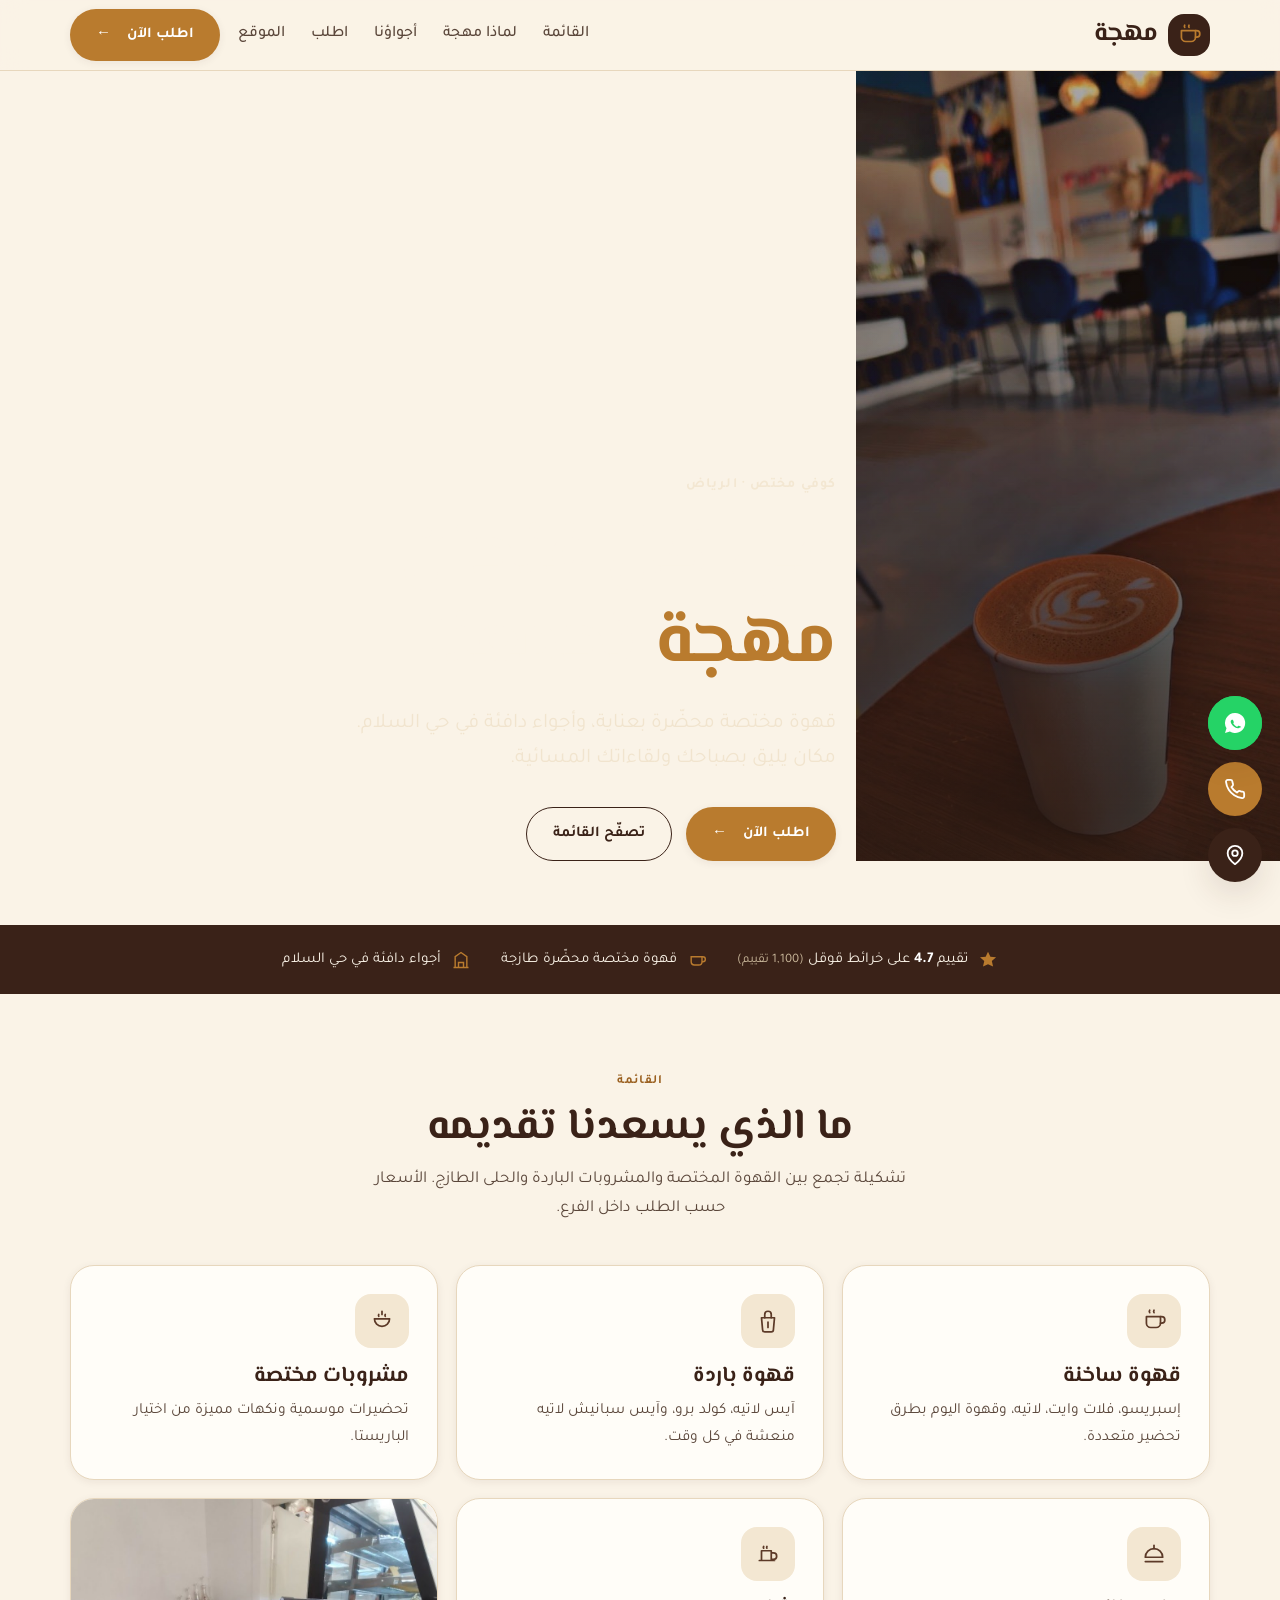
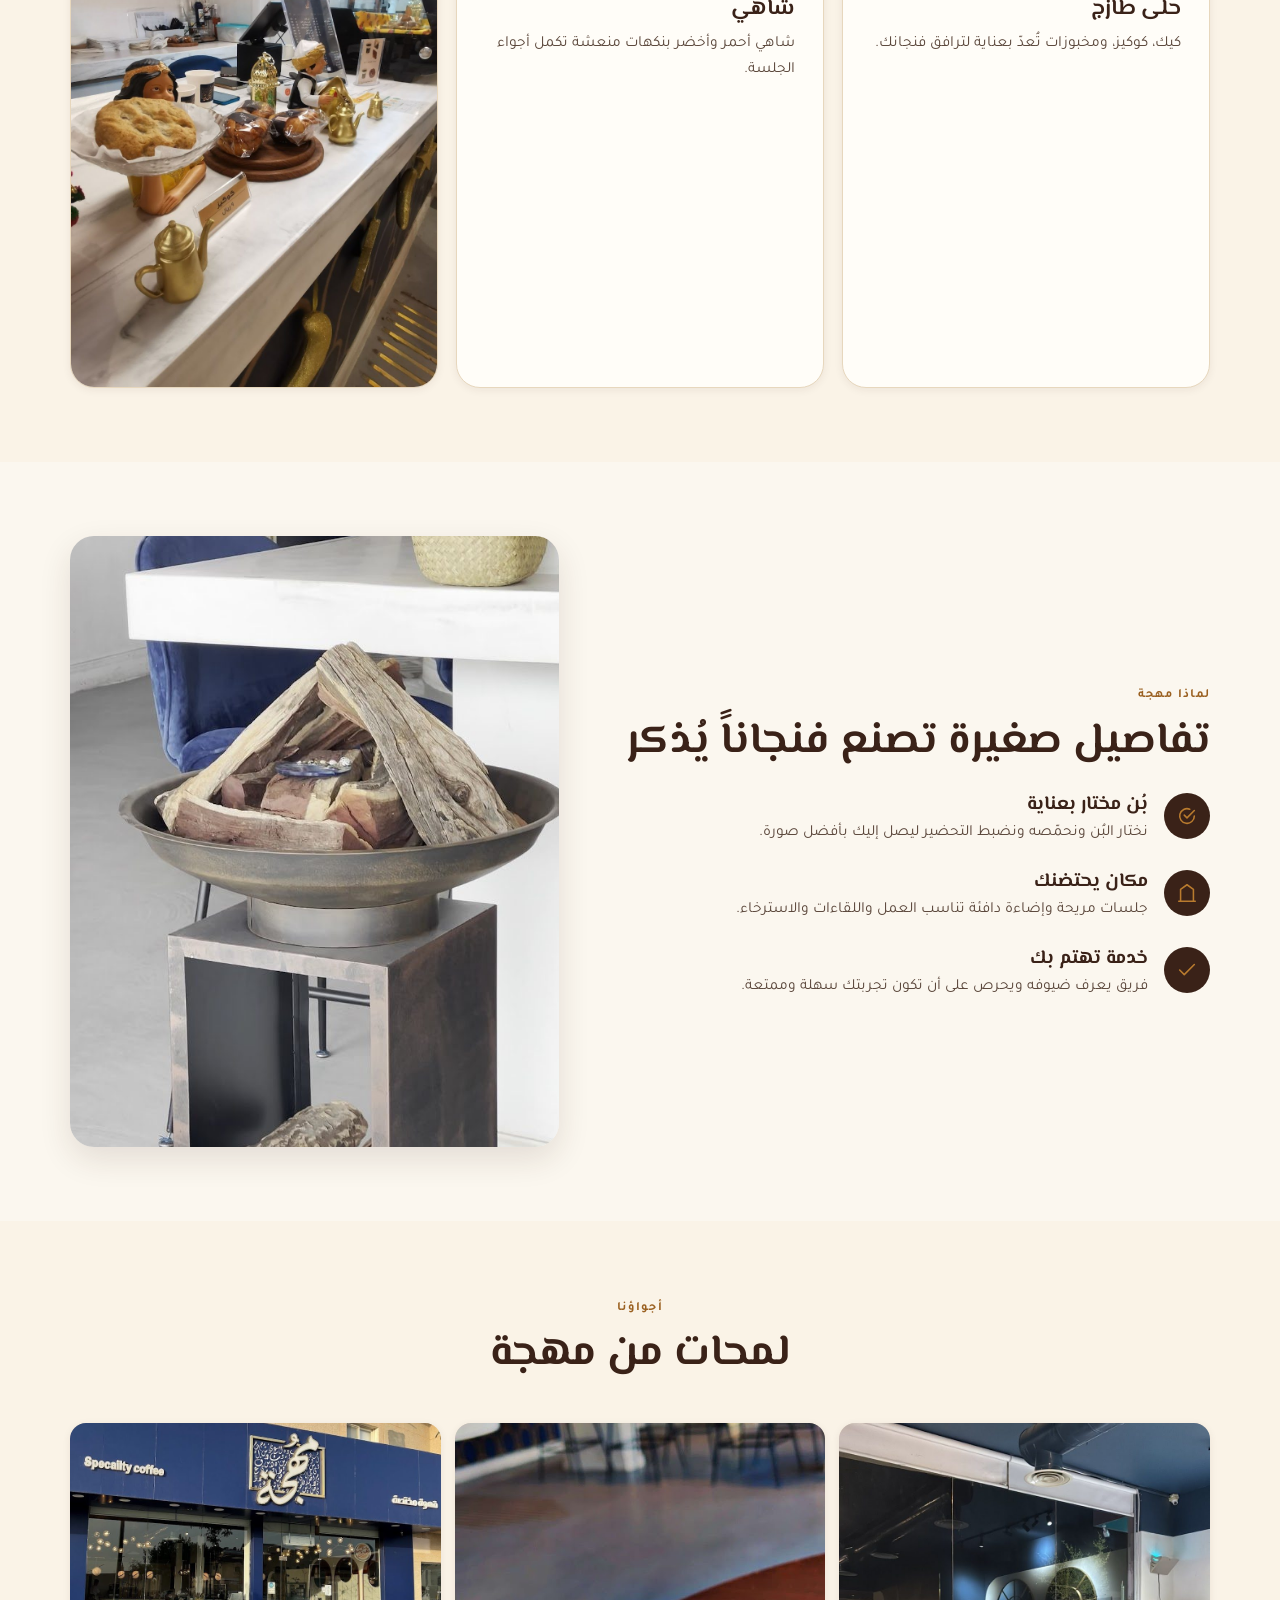
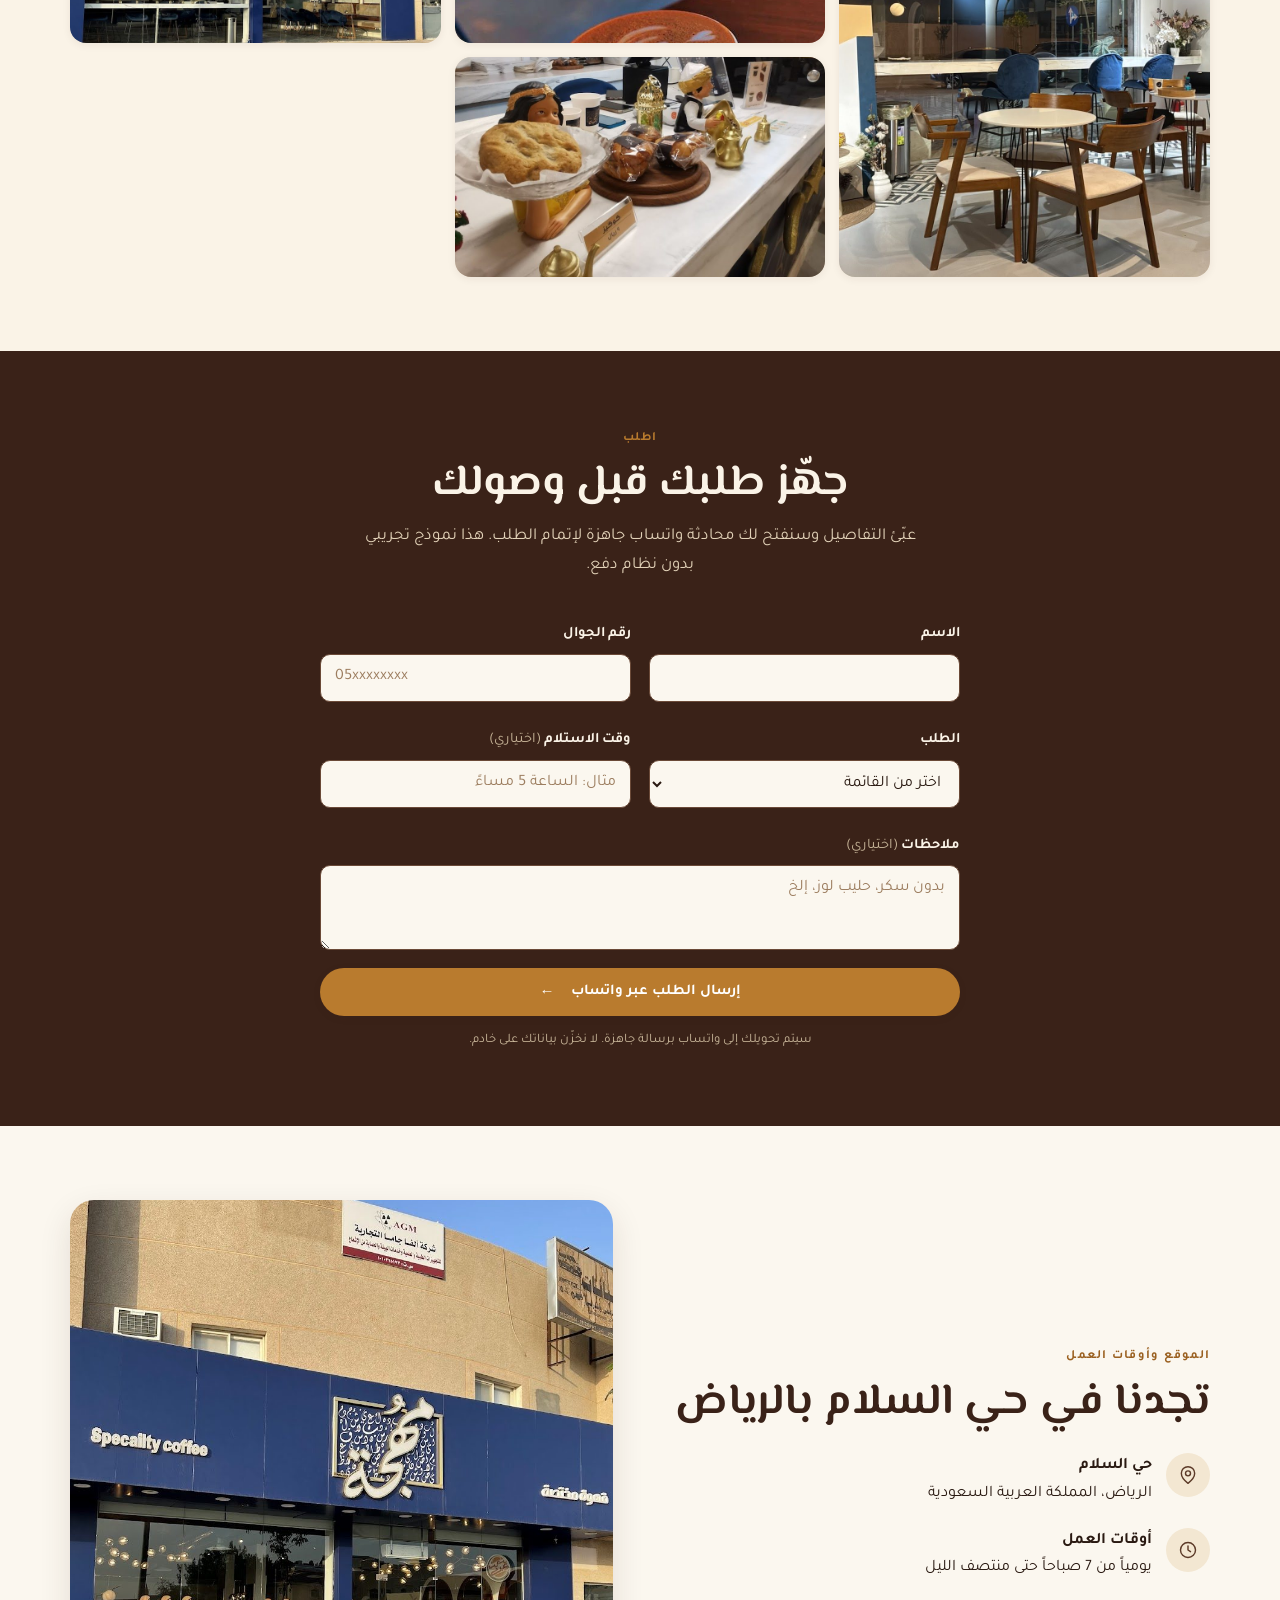
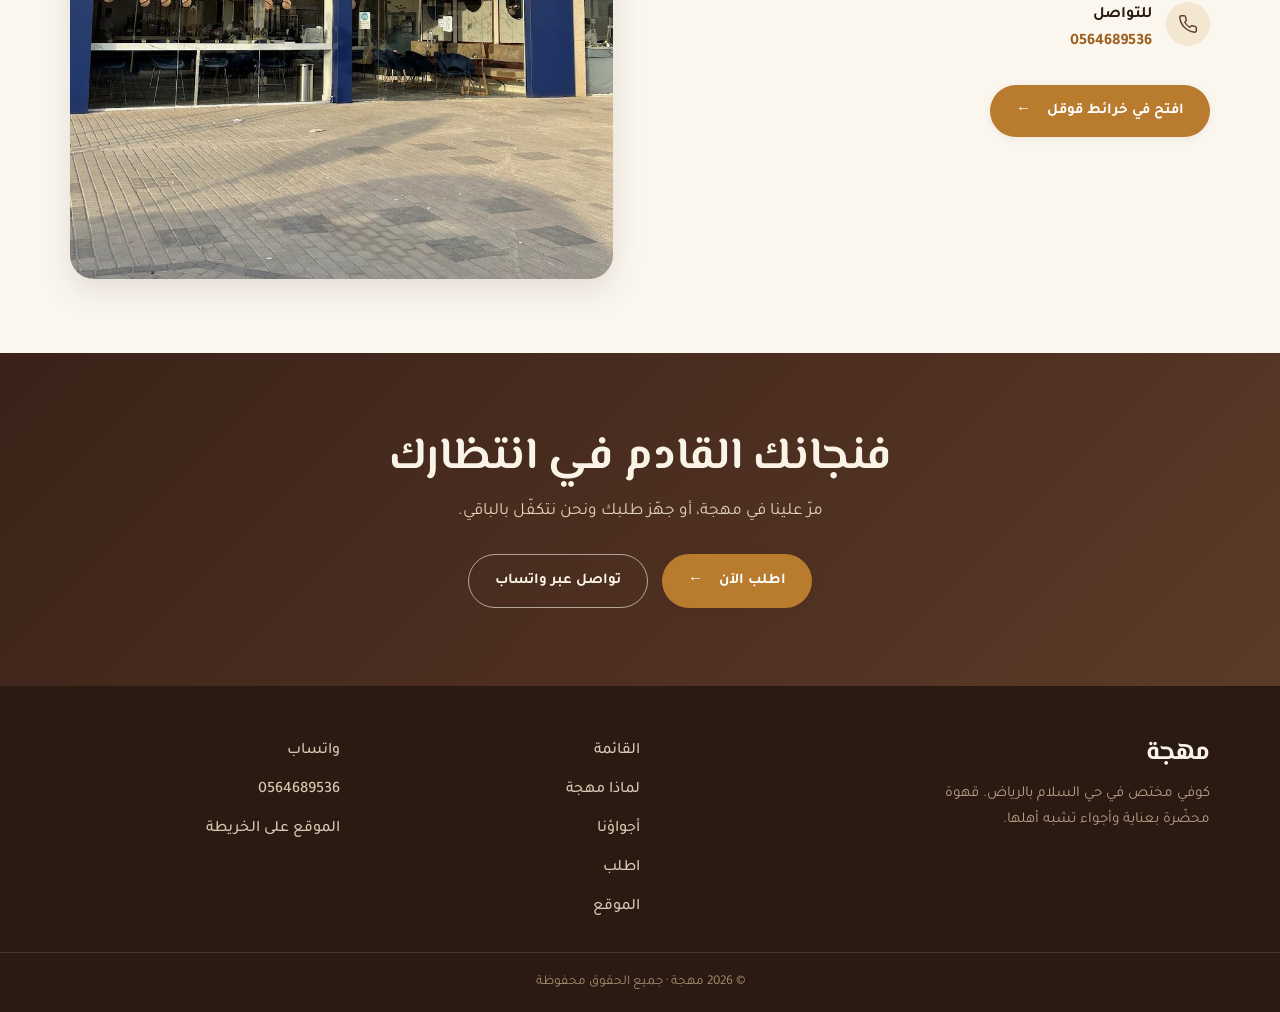
==== commit b814d12e: "Add cinematic + premium motion: Ken Burns hero (video-like), drifting light, scroll progress, magnet" ====
--- a/index.html
+++ b/index.html
@@ -25,6 +25,7 @@
 <link rel="preconnect" href="https://fonts.gstatic.com" crossorigin />
 <link href="https://fonts.googleapis.com/css2?family=El+Messiri:wght@500;600;700&family=Tajawal:wght@400;500;700&display=swap" rel="stylesheet" />
 <link rel="stylesheet" href="assets/css/style.css" />
+<link rel="stylesheet" href="assets/css/motion.css" />
 
 <script type="application/ld+json">
 {
@@ -133,7 +134,7 @@
     <div class="container trust-inner">
       <div class="trust-chip">
         <svg viewBox="0 0 24 24" width="20" height="20" fill="currentColor" aria-hidden="true"><path d="m12 2 2.9 6.2 6.8.6-5.1 4.5 1.5 6.6L12 17l-6 2.9 1.5-6.6L2.4 8.8l6.8-.6Z"/></svg>
-        <span>تقييم <strong>4.7</strong> على خرائط قوقل <span class="muted">(1,100 تقييم)</span></span>
+        <span>تقييم <strong data-mo-count>4.7</strong> على خرائط قوقل <span class="muted">(1,100 تقييم)</span></span>
       </div>
       <div class="trust-chip">
         <svg viewBox="0 0 24 24" width="20" height="20" fill="none" stroke="currentColor" stroke-width="1.7" aria-hidden="true"><path d="M18 8h1a3 3 0 0 1 0 6h-1"/><path d="M5 8h13v6a4 4 0 0 1-4 4H9a4 4 0 0 1-4-4Z"/></svg>
@@ -396,5 +397,6 @@
 <div class="toast" id="toast" role="status" aria-live="polite" hidden></div>
 
 <script src="assets/js/main.js" defer></script>
+<script src="assets/js/motion.js" defer></script>
 </body>
 </html>
--- a/assets/css/motion.css
+++ b/assets/css/motion.css
@@ -0,0 +1,37 @@
+/* muhjah-cafe — Premium + cinematic motion layer (additive, brand-tuned).
+   Loaded after style.css. Non-breaking; respects reduced-motion. */
+
+#mo-prog{position:fixed;top:0;inset-inline:0;height:3px;z-index:1200;transform-origin:right;transform:scaleX(0);pointer-events:none;will-change:transform;background:var(--honey);background:linear-gradient(90deg,var(--honey),color-mix(in srgb,var(--honey),#ffffff 45%));}
+
+/* ---- cinematic hero: slow Ken Burns + drifting light (video-like motion) ---- */
+.hero-media{position:relative;overflow:hidden;}
+.hero-media img{animation:mo-kenburns 26s ease-in-out infinite alternate;will-change:transform;}
+@keyframes mo-kenburns{0%{transform:scale(1.06) translate(0,0)}100%{transform:scale(1.17) translate(-1.6%,-1.3%)}}
+.hero-media::after{content:"";position:absolute;inset:0;z-index:2;pointer-events:none;mix-blend-mode:soft-light;background:radial-gradient(60% 50% at 28% 18%,rgba(255,255,255,.16),transparent 62%);animation:mo-glow 11s ease-in-out infinite alternate;}
+@keyframes mo-glow{0%{transform:translate(0,0)}100%{transform:translate(9%,7%)}}
+
+/* ---- primary button: arrow + lift (magnetic via JS) ---- */
+.btn-primary{position:relative;will-change:transform;transition:transform .3s var(--ease),box-shadow .3s var(--ease),background .3s;}
+.btn-primary::after{content:"\2190";display:inline-block;margin-inline-start:8px;transition:transform .35s var(--ease);}
+.btn-primary:hover{transform:translateY(-3px);box-shadow:0 16px 32px -14px rgba(0,0,0,.3);}
+.btn-primary:hover::after{transform:translateX(-6px);}
+.btn-ghost:hover,.btn-ghost-light:hover{transform:translateY(-3px);}
+
+/* ---- menu cards: accent top-line draw + lift ---- */
+.menu-card{position:relative;overflow:hidden;transition:transform .4s var(--ease),box-shadow .4s var(--ease);}
+.menu-card::before{content:"";position:absolute;top:0;inset-inline:0;height:3px;background:var(--honey);transform:scaleX(0);transform-origin:right;transition:transform .45s var(--ease);}
+.menu-card:hover{transform:translateY(-5px);}
+.menu-card:hover::before{transform:scaleX(1);}
+
+/* ---- enhance existing WhatsApp FAB with pulse halo ---- */
+.fab-wa{position:relative;}
+.fab-wa::before{content:"";position:absolute;inset:0;border-radius:inherit;background:#25D366;z-index:-1;animation:mo-pulse 2.4s ease-out infinite;}
+@keyframes mo-pulse{0%{transform:scale(1);opacity:.5}70%,100%{transform:scale(1.85);opacity:0}}
+
+@media (prefers-reduced-motion:reduce){
+  #mo-prog{display:none;}
+  .hero-media img{animation:none;}
+  .hero-media::after{animation:none;display:none;}
+  .btn-primary::after{transition:none;}
+  .fab-wa::before{animation:none;}
+}
